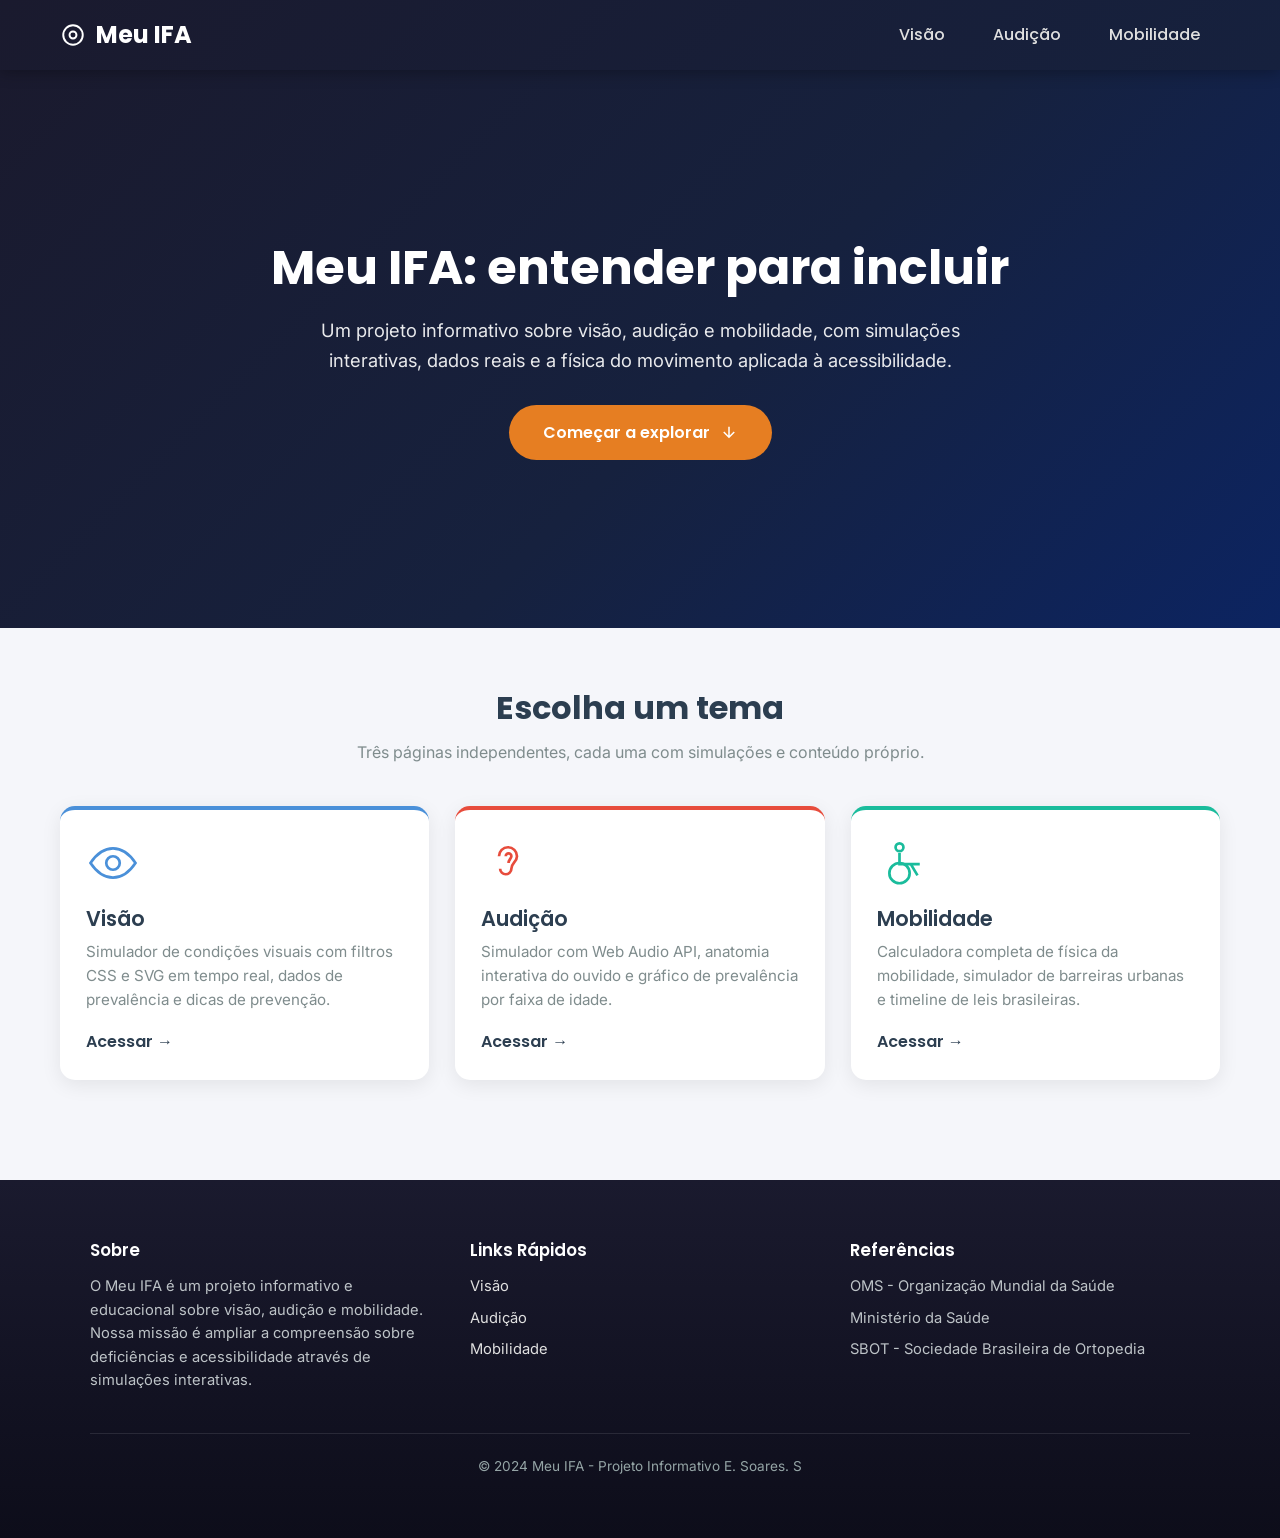
==== index.html @ 1caa63b7 "Add files via upload" ====
<!DOCTYPE html>
<html lang="pt-BR">
  <head>
    <meta charset="UTF-8" />
    <meta name="viewport" content="width=device-width, initial-scale=1.0" />
    <title>Meu IFA | Visão, Audição e Mobilidade</title>
    <meta
      name="description"
      content="Site informativo sobre visão, audição e mobilidade humana: simulações interativas, condições, prevenção e física do movimento."
    />
    <link rel="preconnect" href="https://fonts.googleapis.com" />
    <link rel="preconnect" href="https://fonts.gstatic.com" crossorigin />
    <link
      href="https://fonts.googleapis.com/css2?family=Poppins:wght@300;400;500;600;700&family=Inter:wght@400;500&display=swap"
      rel="stylesheet"
    />
    <link rel="stylesheet" href="css/estilo.css" />
    <style>
      /* Estilos exclusivos da página inicial */
      .hero-home {
        background: linear-gradient(135deg, #1a1a2e, #16213e 55%, #0c2461);
        min-height: 62vh;
      }
      .grid-portais {
        display: grid;
        grid-template-columns: repeat(3, 1fr);
        gap: 26px;
      }
      .portal {
        display: block;
        text-decoration: none;
        color: inherit;
        border-top: 4px solid var(--primaria);
        transition: transform 0.3s ease, box-shadow 0.3s ease;
      }
      .portal:hover {
        transform: translateY(-6px);
        box-shadow: 0 14px 34px rgba(0, 0, 0, 0.14);
      }
      .portal:nth-child(2) {
        border-top-color: var(--vermelho);
      }
      .portal:nth-child(3) {
        border-top-color: #1abc9c;
      }
      .portal svg {
        width: 54px;
        height: 54px;
        color: var(--primaria);
      }
      .portal:nth-child(2) svg {
        color: var(--vermelho);
      }
      .portal:nth-child(3) svg {
        color: #1abc9c;
      }
      .portal h2 {
        margin: 16px 0 8px;
        font-size: 1.3rem;
        font-weight: 600;
      }
      .portal p {
        color: var(--texto-2);
        font-size: 0.95rem;
      }
      .portal .seta {
        margin-top: 16px;
        display: inline-block;
        font-family: "Poppins", sans-serif;
        font-weight: 600;
        color: var(--texto);
      }
      @media (max-width: 768px) {
        .grid-portais {
          grid-template-columns: 1fr;
        }
      }
    </style>
  </head>
  <body>
    <!-- ================= HEADER FIXO ================= -->
    <header class="site-header">
      <div class="header-inner">
        <a class="logo" href="index.html">
          <svg viewBox="0 0 24 24" fill="none" stroke="currentColor" stroke-width="1.8" aria-hidden="true">
            <circle cx="12" cy="12" r="9" />
            <circle cx="12" cy="12" r="3.2" />
          </svg>
          Meu IFA
        </a>
        <button class="btn-menu" type="button" aria-label="Abrir menu de navegação" aria-expanded="false">
          <span></span><span></span><span></span>
        </button>
        <nav class="nav-principal" aria-label="Navegação principal">
          <ul class="nav-list">
            <li><a href="visao.html">Visão</a></li>
            <li><a href="audicao.html">Audição</a></li>
            <li><a href="mobilidade.html">Mobilidade</a></li>
          </ul>
        </nav>
      </div>
    </header>

    <main>
      <!-- ================= HERO ================= -->
      <section class="hero hero-home">
        <h1>Meu IFA: entender para incluir</h1>
        <p>
          Um projeto informativo sobre visão, audição e mobilidade, com simulações interativas,
          dados reais e a física do movimento aplicada à acessibilidade.
        </p>
        <button class="btn-cta" type="button" data-scroll="#portais">
          Começar a explorar
          <svg viewBox="0 0 24 24" width="18" height="18" fill="none" stroke="currentColor" stroke-width="2" aria-hidden="true">
            <path d="M12 5v14M5 12l7 7 7-7" />
          </svg>
        </button>
      </section>

      <!-- ================= PORTAIS ================= -->
      <section class="secao" id="portais">
        <h2 class="secao-titulo">Escolha um tema</h2>
        <p class="secao-sub">Três páginas independentes, cada uma com simulações e conteúdo próprio.</p>

        <div class="grid-portais">
          <a class="card portal reveal" href="visao.html">
            <!-- Ícone SVG: olho -->
            <svg viewBox="0 0 48 48" fill="none" stroke="currentColor" stroke-width="2.4" aria-hidden="true">
              <path d="M4 24c6-9 13-13 20-13s14 4 20 13c-6 9-13 13-20 13S10 33 4 24Z" />
              <circle cx="24" cy="24" r="6" />
            </svg>
            <h2>Visão</h2>
            <p>
              Simulador de condições visuais com filtros CSS e SVG em tempo real, dados de
              prevalência e dicas de prevenção.
            </p>
            <span class="seta">Acessar &#8594;</span>
          </a>

          <a class="card portal reveal" href="audicao.html">
            <!-- Ícone SVG: ouvido -->
            <svg viewBox="0 0 48 48" fill="none" stroke="currentColor" stroke-width="2.4" aria-hidden="true">
              <path d="M16 18a8 8 0 1 1 16 0c0 5-5 6-5 11a5 5 0 0 1-10 0" />
              <path d="M22 18a2.5 2.5 0 0 1 5 0c0 2-2.5 3-2.5 6" />
            </svg>
            <h2>Audição</h2>
            <p>
              Simulador com Web Audio API, anatomia interativa do ouvido e gráfico de
              prevalência por faixa de idade.
            </p>
            <span class="seta">Acessar &#8594;</span>
          </a>

          <a class="card portal reveal" href="mobilidade.html">
            <!-- Ícone SVG: cadeira de rodas -->
            <svg viewBox="0 0 48 48" fill="none" stroke="currentColor" stroke-width="2.4" aria-hidden="true">
              <circle cx="20" cy="33" r="9" />
              <circle cx="20" cy="10" r="3.5" />
              <path d="M20 15v10h10l6 10M30 25h8" />
            </svg>
            <h2>Mobilidade</h2>
            <p>
              Calculadora completa de física da mobilidade, simulador de barreiras urbanas
              e timeline de leis brasileiras.
            </p>
            <span class="seta">Acessar &#8594;</span>
          </a>
        </div>
      </section>
    </main>

    <!-- ================= FOOTER ================= -->
    <footer class="site-footer">
      <div class="footer-grid">
        <div>
          <h3>Sobre</h3>
          <p>
            O Meu IFA é um projeto informativo e educacional sobre visão, audição e
            mobilidade. Nossa missão é ampliar a compreensão sobre deficiências e acessibilidade
            através de simulações interativas.
          </p>
        </div>
        <div>
          <h3>Links Rápidos</h3>
          <ul>
            <li><a href="visao.html">Visão</a></li>
            <li><a href="audicao.html">Audição</a></li>
            <li><a href="mobilidade.html">Mobilidade</a></li>
          </ul>
        </div>
        <div>
          <h3>Referências</h3>
          <ul>
            <li>OMS - Organização Mundial da Saúde</li>
            <li>Ministério da Saúde</li>
            <li>SBOT - Sociedade Brasileira de Ortopedia</li>
          </ul>
        </div>
      </div>
      <div class="footer-base">&copy; 2024 Meu IFA - Projeto Informativo E. Soares. S</div>
    </footer>

    <button class="btn-topo" type="button" aria-label="Voltar ao topo">
      <svg viewBox="0 0 24 24" fill="none" stroke="currentColor" stroke-width="2.4" aria-hidden="true">
        <path d="M12 19V5M5 12l7-7 7 7" />
      </svg>
    </button>

    <script src="js/main.js"></script>
  </body>
</html>
---- css/estilo.css ----
/* ============================================================
   estilo.css - Estilos globais compartilhados
   Sentidos Humanos - Projeto informativo
   ============================================================ */

/* ---------- Reset ---------- */
*,
*::before,
*::after {
  margin: 0;
  padding: 0;
  box-sizing: border-box;
}

/* ---------- Variáveis / Paleta global ---------- */
:root {
  --primaria: #4a90d9;
  --secundaria: #2ecc71;
  --destaque: #e67e22;
  --roxo: #9b59b6;
  --vermelho: #e74c3c;
  --bg: #f5f6fa;
  --texto: #2c3e50;
  --texto-2: #7f8c8d;
  --card: #ffffff;
  --sombra: 0 5px 20px rgba(0, 0, 0, 0.08);
  --sombra-forte: 0 15px 50px rgba(0, 0, 0, 0.1);
  --grad-header: linear-gradient(135deg, #1a1a2e, #16213e);
  --grad-footer: linear-gradient(180deg, #1a1a2e, #0d0d1a);
  --header-h: 70px;
}

html {
  scroll-behavior: smooth;
  font-size: 16px;
}

body {
  font-family: "Inter", system-ui, sans-serif;
  font-size: 1rem;
  line-height: 1.6;
  color: var(--texto);
  background-color: var(--bg);
  padding-top: var(--header-h); /* compensa o header fixo */
}

h1,
h2,
h3,
h4 {
  font-family: "Poppins", system-ui, sans-serif;
  line-height: 1.25;
}

img,
svg {
  display: block;
  max-width: 100%;
}

/* ---------- HEADER FIXO ---------- */
.site-header {
  position: fixed;
  inset: 0 0 auto 0;
  height: var(--header-h);
  z-index: 1000;
  background: var(--grad-header);
  box-shadow: 0 2px 15px rgba(0, 0, 0, 0.3);
}

.header-inner {
  max-width: 1200px;
  height: 100%;
  margin: 0 auto;
  padding: 0 20px;
  display: flex;
  align-items: center;
  justify-content: space-between;
}

.logo {
  font-family: "Poppins", sans-serif;
  font-weight: 700;
  font-size: 24px;
  color: #ffffff;
  text-decoration: none;
  display: inline-flex;
  align-items: center;
  gap: 10px;
}

.logo svg {
  width: 26px;
  height: 26px;
}

.nav-list {
  list-style: none;
  display: flex;
  align-items: center;
  gap: 8px;
}

.nav-list a {
  display: inline-block;
  color: #e0e0e0;
  font-family: "Poppins", sans-serif;
  font-weight: 500;
  font-size: 16px;
  padding: 10px 20px;
  border-radius: 25px;
  text-decoration: none;
  transition: all 0.3s ease;
}

.nav-list a:hover,
.nav-list a:focus-visible {
  background: rgba(255, 255, 255, 0.1);
  color: #ffffff;
  outline: none;
}

.nav-list a.ativo {
  background: rgba(255, 255, 255, 0.2);
  color: #ffffff;
  border-bottom: 3px solid var(--primaria);
}

/* Botão hamburguer (mobile) */
.btn-menu {
  display: none;
  background: transparent;
  border: 1px solid rgba(255, 255, 255, 0.25);
  border-radius: 10px;
  padding: 8px 10px;
  cursor: pointer;
}

.btn-menu span {
  display: block;
  width: 24px;
  height: 2px;
  margin: 5px 0;
  background: #ffffff;
  border-radius: 2px;
  transition: transform 0.3s ease, opacity 0.3s ease;
}

.btn-menu.aberto span:nth-child(1) {
  transform: translateY(7px) rotate(45deg);
}
.btn-menu.aberto span:nth-child(2) {
  opacity: 0;
}
.btn-menu.aberto span:nth-child(3) {
  transform: translateY(-7px) rotate(-45deg);
}

/* ---------- HERO genérico ---------- */
.hero {
  min-height: 50vh;
  display: flex;
  flex-direction: column;
  align-items: center;
  justify-content: center;
  text-align: center;
  color: #ffffff;
  padding: 70px 20px;
}

.hero h1 {
  font-size: clamp(1.8rem, 4vw, 3rem);
  font-weight: 700;
  max-width: 900px;
}

.hero p {
  margin-top: 18px;
  max-width: 700px;
  font-size: clamp(0.95rem, 2vw, 1.15rem);
  color: rgba(255, 255, 255, 0.9);
}

.btn-cta {
  margin-top: 30px;
  display: inline-flex;
  align-items: center;
  gap: 10px;
  background: var(--destaque);
  color: #ffffff;
  border: none;
  border-radius: 50px;
  padding: 15px 34px;
  font-family: "Poppins", sans-serif;
  font-weight: 600;
  font-size: 1rem;
  cursor: pointer;
  transition: transform 0.3s ease, box-shadow 0.3s ease;
}

.btn-cta:hover {
  transform: scale(1.05);
  box-shadow: 0 8px 25px rgba(230, 126, 34, 0.4);
}

/* ---------- Layout de seções ---------- */
.secao {
  max-width: 1200px;
  margin: 0 auto;
  padding: 60px 20px;
}

.secao-titulo {
  text-align: center;
  font-size: clamp(1.4rem, 3vw, 2rem);
  font-weight: 700;
  color: var(--texto);
  display: flex;
  align-items: center;
  justify-content: center;
  gap: 12px;
}

.secao-sub {
  text-align: center;
  color: var(--texto-2);
  margin: 12px auto 40px;
  max-width: 640px;
}

.card {
  background: var(--card);
  border-radius: 15px;
  box-shadow: var(--sombra);
  padding: 26px;
}

/* Reveal via Intersection Observer */
.reveal {
  opacity: 0;
  transform: translateY(24px);
  transition: opacity 0.6s ease, transform 0.6s ease;
}

.reveal.visivel {
  opacity: 1;
  transform: none;
}

/* ---------- FOOTER GLOBAL ---------- */
.site-footer {
  background: var(--grad-footer);
  color: #e0e0e0;
  padding: 60px 20px;
  margin-top: 40px;
}

.footer-grid {
  max-width: 1100px;
  margin: 0 auto;
  display: grid;
  grid-template-columns: repeat(3, 1fr);
  gap: 40px;
}

.footer-grid h3 {
  color: #ffffff;
  font-size: 1.05rem;
  font-weight: 600;
  margin-bottom: 14px;
}

.footer-grid p,
.footer-grid li {
  font-size: 0.92rem;
  color: #bdc3c7;
}

.footer-grid ul {
  list-style: none;
  display: grid;
  gap: 8px;
}

.footer-grid a {
  color: #e0e0e0;
  text-decoration: none;
  transition: color 0.3s ease;
}

.footer-grid a:hover {
  color: var(--primaria);
}

.footer-base {
  max-width: 1100px;
  margin: 40px auto 0;
  padding-top: 22px;
  border-top: 1px solid rgba(255, 255, 255, 0.1);
  text-align: center;
  font-size: 0.85rem;
  color: #95a5a6;
}

/* ---------- Botão voltar ao topo ---------- */
.btn-topo {
  position: fixed;
  right: 24px;
  bottom: 24px;
  width: 50px;
  height: 50px;
  border: none;
  border-radius: 50%;
  background: #1abc9c;
  color: #ffffff;
  display: grid;
  place-items: center;
  cursor: pointer;
  opacity: 0;
  visibility: hidden;
  transform: translateY(10px);
  transition: all 0.3s ease;
  z-index: 900;
  box-shadow: 0 8px 20px rgba(0, 0, 0, 0.2);
}

.btn-topo.mostrar {
  opacity: 1;
  visibility: visible;
  transform: none;
}

.btn-topo:hover {
  transform: scale(1.1);
}

.btn-topo svg {
  width: 22px;
  height: 22px;
}

/* ---------- Utilidades ---------- */
.badge {
  display: inline-block;
  padding: 5px 14px;
  border-radius: 50px;
  font-family: "Poppins", sans-serif;
  font-size: 0.78rem;
  font-weight: 600;
}

.glass {
  background: rgba(255, 255, 255, 0.7);
  backdrop-filter: blur(10px);
}

.spinner {
  width: 28px;
  height: 28px;
  border: 3px solid rgba(0, 0, 0, 0.1);
  border-top-color: var(--primaria);
  border-radius: 50%;
  animation: girar 0.8s linear infinite;
}

@keyframes girar {
  to {
    transform: rotate(360deg);
  }
}

.sr-only {
  position: absolute;
  width: 1px;
  height: 1px;
  overflow: hidden;
  clip: rect(0 0 0 0);
  white-space: nowrap;
}

/* ---------- Responsivo ---------- */
@media (max-width: 768px) {
  .btn-menu {
    display: block;
  }

  .nav-principal {
    position: absolute;
    top: var(--header-h);
    left: 0;
    right: 0;
    background: #16213e;
    border-top: 1px solid rgba(255, 255, 255, 0.08);
    max-height: 0;
    overflow: hidden;
    transition: max-height 0.35s ease;
  }

  .nav-principal.aberto {
    max-height: 260px;
  }

  .nav-list {
    flex-direction: column;
    align-items: stretch;
    gap: 0;
    padding: 10px 16px 18px;
  }

  .nav-list a {
    display: block;
    border-radius: 12px;
  }

  .footer-grid {
    grid-template-columns: 1fr;
    gap: 28px;
  }

  .site-footer {
    padding: 40px 20px;
  }

  .secao {
    padding: 44px 16px;
  }
}
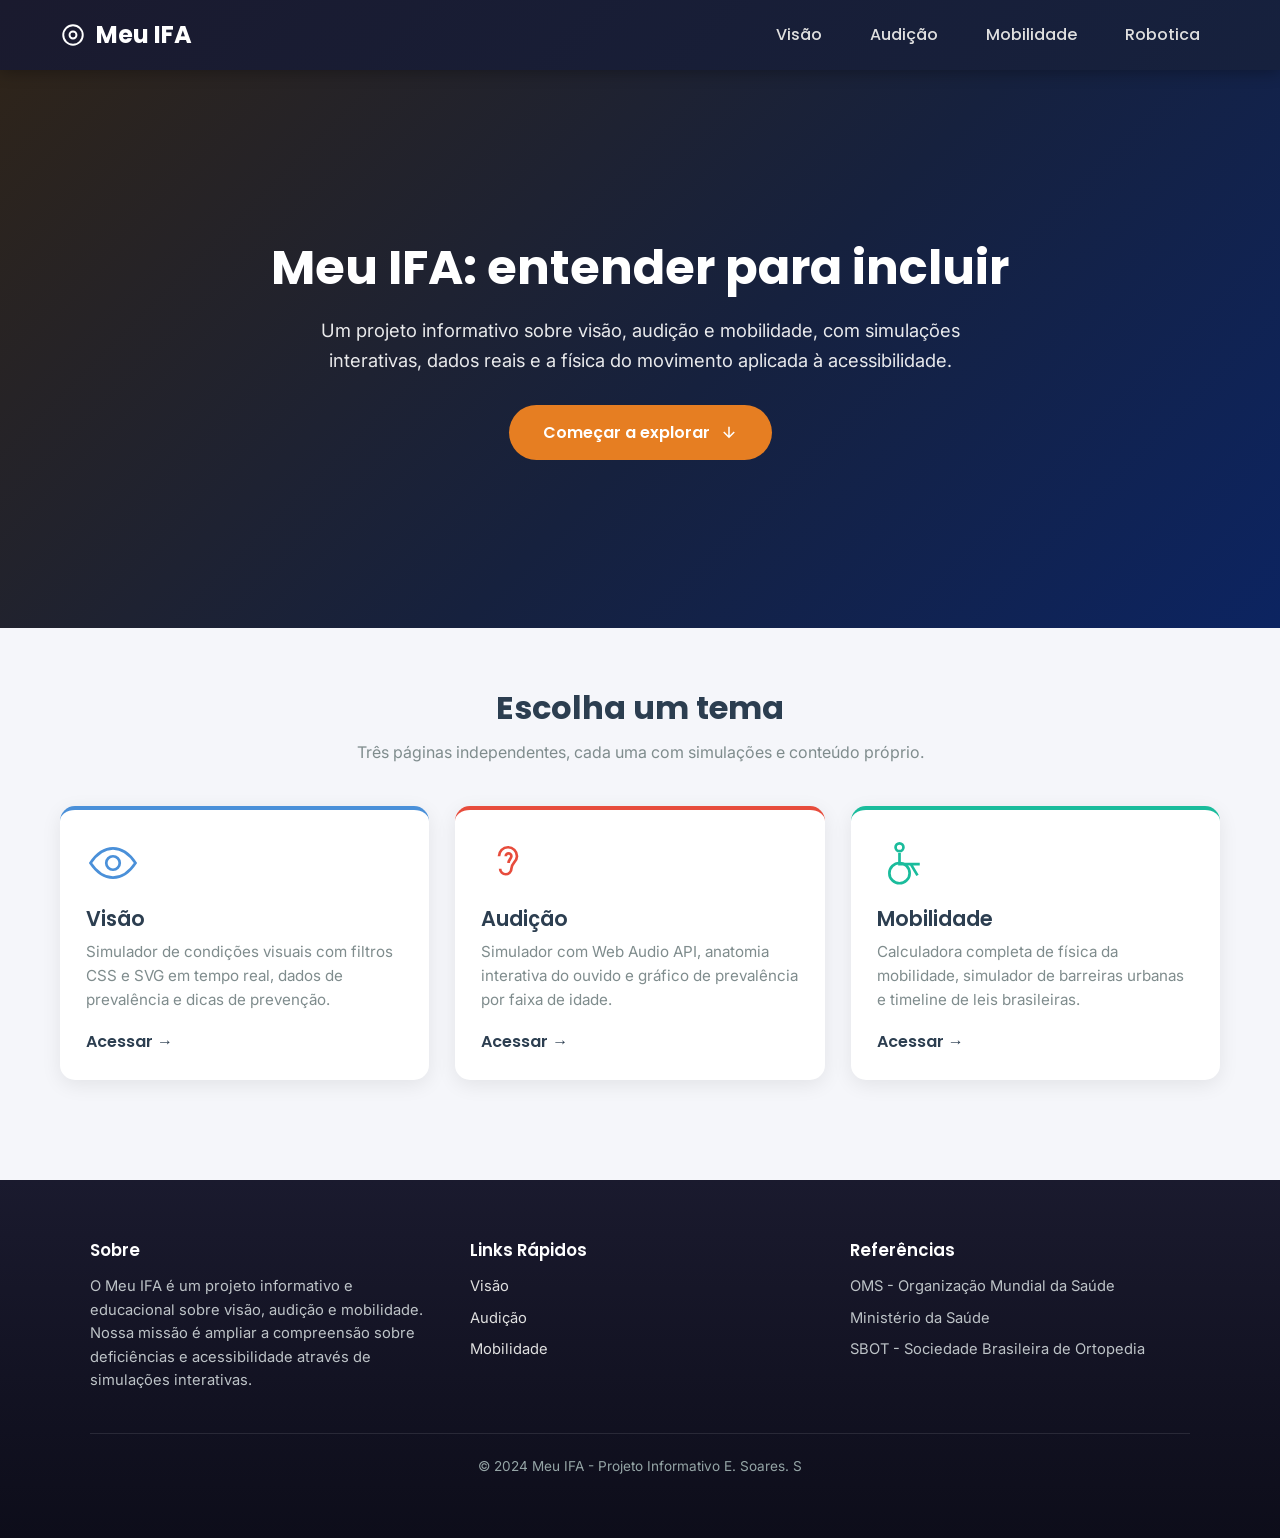
==== commit 75d4a44f: "Add files via upload" ====
--- a/index.html
+++ b/index.html
@@ -18,7 +18,7 @@
     <style>
       /* Estilos exclusivos da página inicial */
       .hero-home {
-        background: linear-gradient(135deg, #1a1a2e, #16213e 55%, #0c2461);
+        background: linear-gradient(135deg, #2e241a, #16213e 55%, #0c2461);
         min-height: 62vh;
       }
       .grid-portais {
@@ -96,6 +96,7 @@
             <li><a href="visao.html">Visão</a></li>
             <li><a href="audicao.html">Audição</a></li>
             <li><a href="mobilidade.html">Mobilidade</a></li>
+            <li><a href="robotica.html">Robotica</a></li>
           </ul>
         </nav>
       </div>
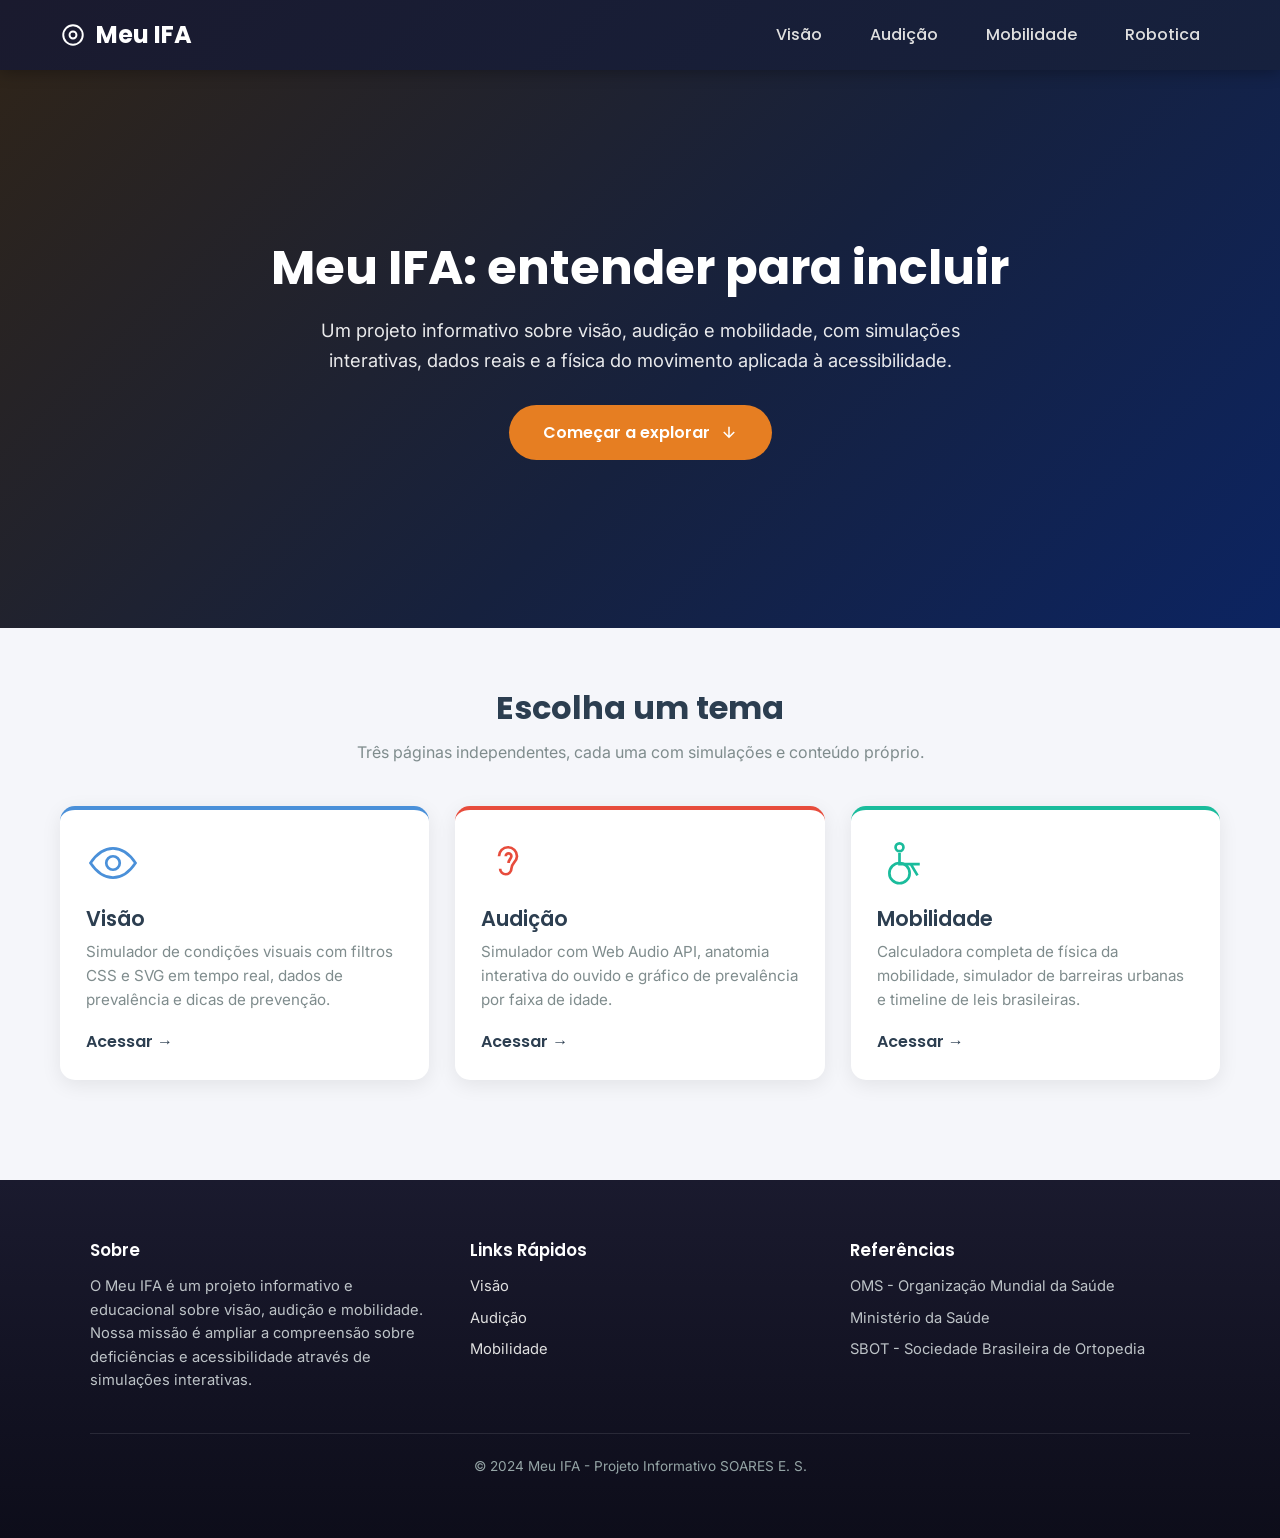
==== commit 2160edac: "Update index.html" ====
--- a/index.html
+++ b/index.html
@@ -4,6 +4,7 @@
     <meta charset="UTF-8" />
     <meta name="viewport" content="width=device-width, initial-scale=1.0" />
     <title>Meu IFA | Visão, Audição e Mobilidade</title>
+    <link rel="icon" type="image/png" href="img.png">
     <meta
       name="description"
       content="Site informativo sobre visão, audição e mobilidade humana: simulações interativas, condições, prevenção e física do movimento."
@@ -198,7 +199,7 @@
           </ul>
         </div>
       </div>
-      <div class="footer-base">&copy; 2024 Meu IFA - Projeto Informativo E. Soares. S</div>
+      <div class="footer-base">&copy; 2024 Meu IFA - Projeto Informativo SOARES E. S.</div>
     </footer>
 
     <button class="btn-topo" type="button" aria-label="Voltar ao topo">
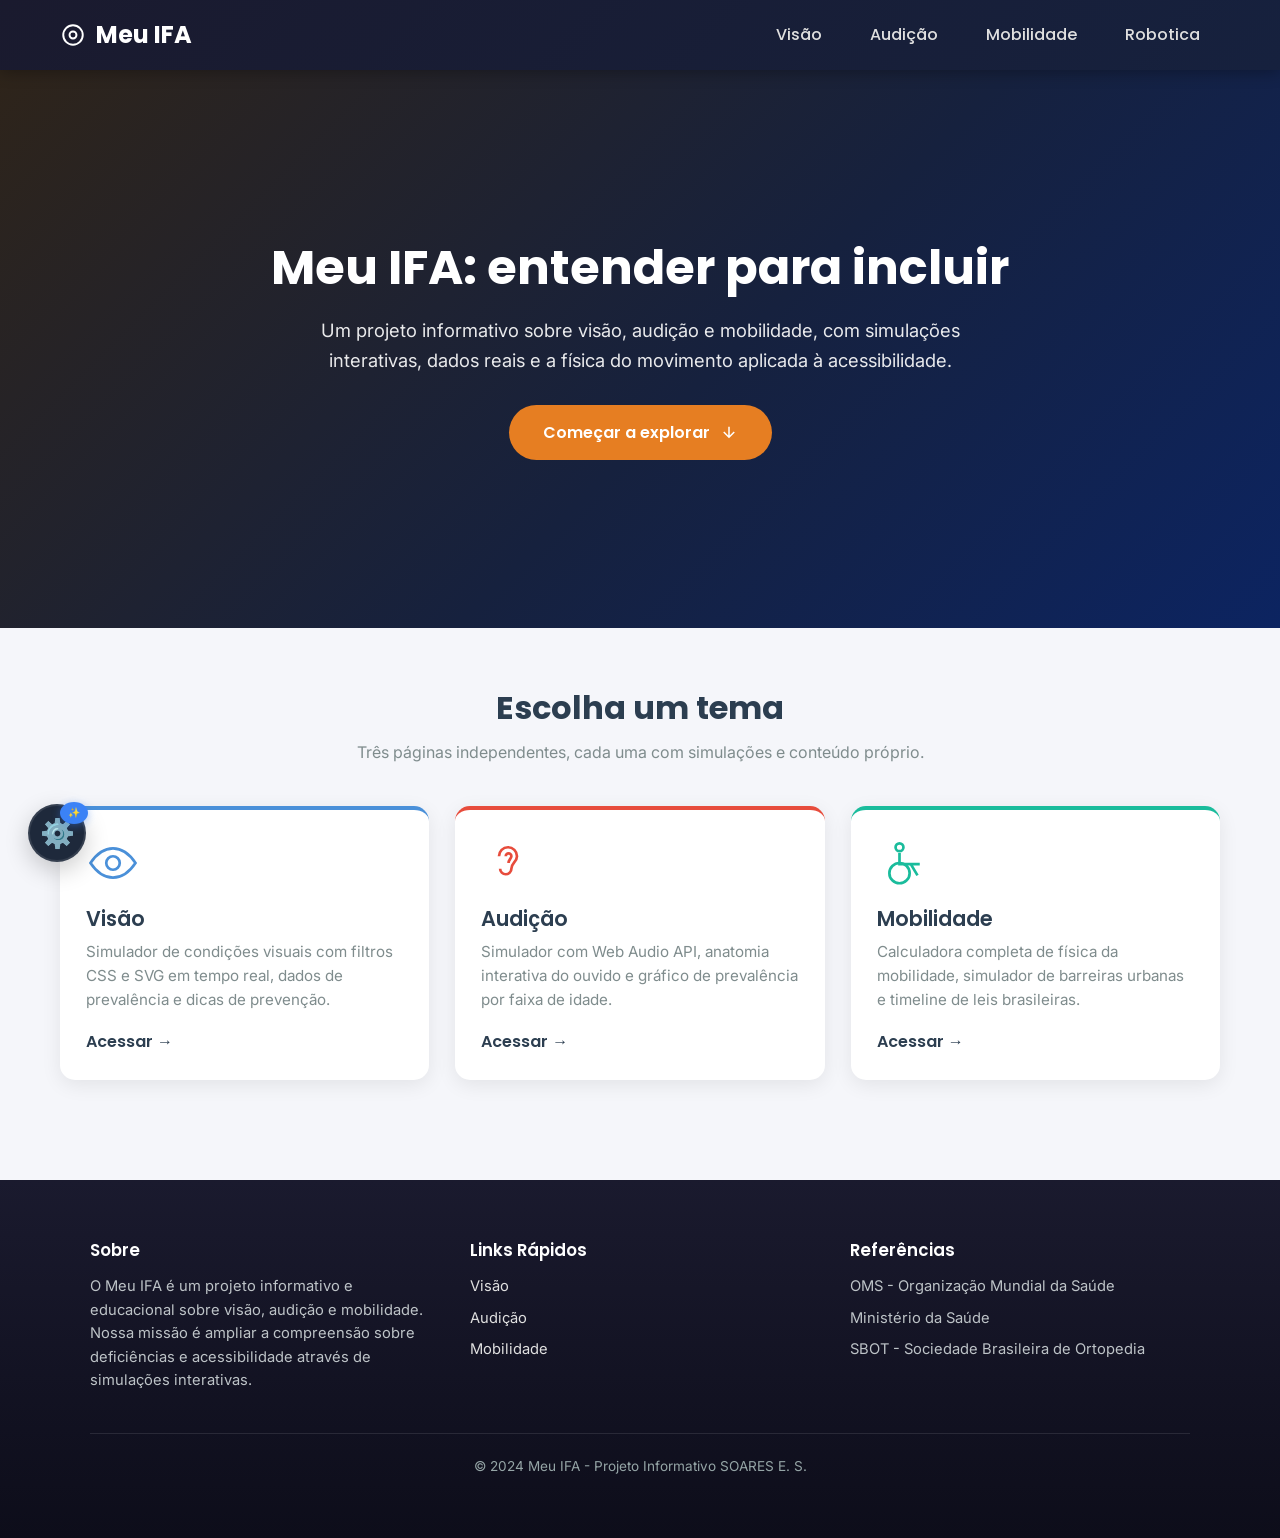
==== commit 02f046bb: "Update index.html" ====
--- a/index.html
+++ b/index.html
@@ -5,6 +5,7 @@
     <meta name="viewport" content="width=device-width, initial-scale=1.0" />
     <title>Meu IFA | Visão, Audição e Mobilidade</title>
     <link rel="icon" type="image/png" href="img.png">
+    <script src="js/floating.js"></script>
     <meta
       name="description"
       content="Site informativo sobre visão, audição e mobilidade humana: simulações interativas, condições, prevenção e física do movimento."
